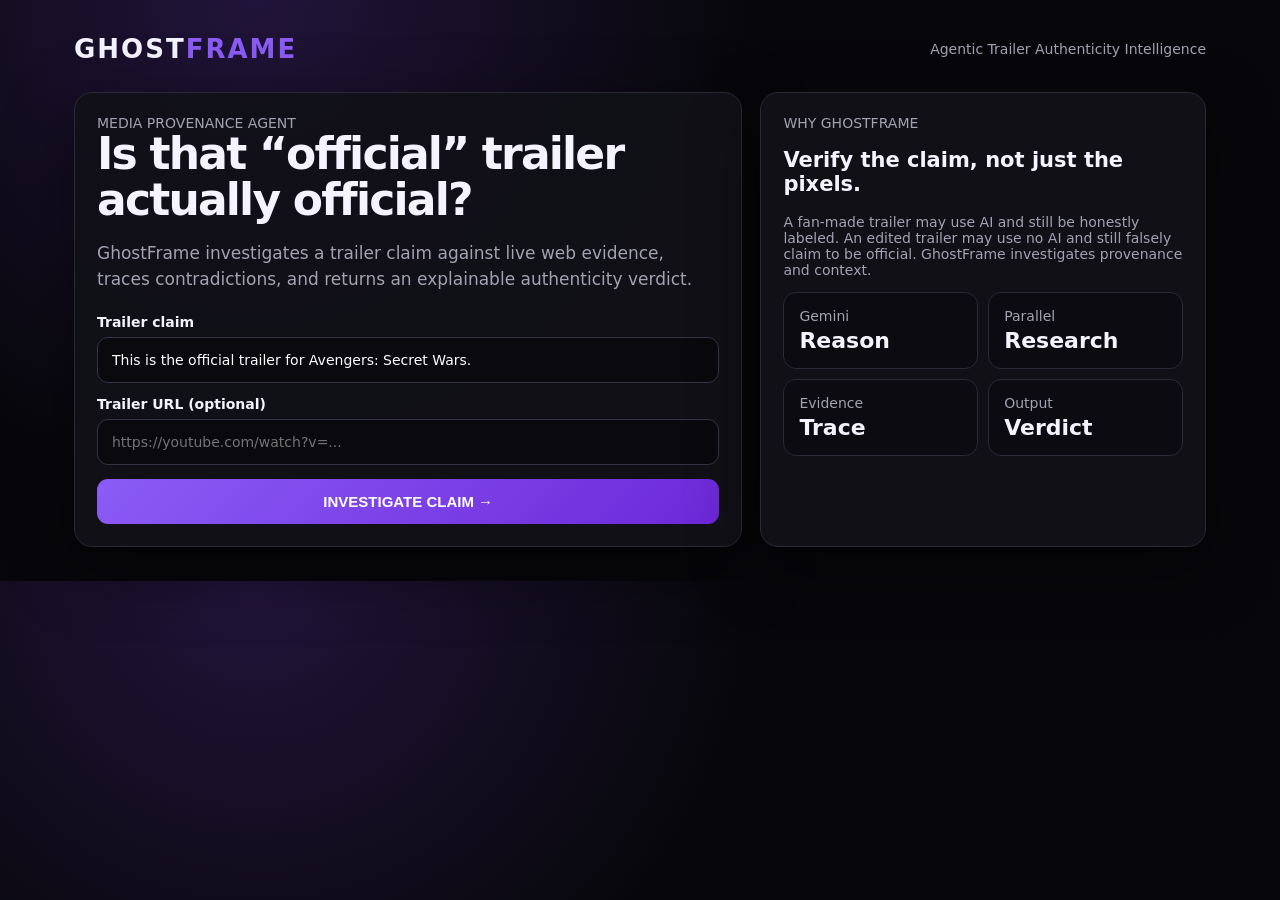
==== static/index.html @ d00ca14b "Build GhostFrame hackathon MVP" ====
<!doctype html>
<html lang="en">
<head>
<meta charset="utf-8"/><meta name="viewport" content="width=device-width,initial-scale=1"/>
<title>GhostFrame — Trailer Authenticity Intelligence</title>
<style>
:root{--bg:#07070b;--panel:#111118;--line:#292937;--text:#f4f3ff;--muted:#a3a2b2;--violet:#8b5cf6;--cyan:#22d3ee;--red:#fb7185;--green:#34d399}
*{box-sizing:border-box}body{margin:0;background:radial-gradient(circle at 20% 0,#21143a 0,#07070b 42%);color:var(--text);font:14px Inter,system-ui,sans-serif}
.wrap{max-width:1180px;margin:auto;padding:34px 24px}.brand{display:flex;align-items:center;justify-content:space-between;margin-bottom:28px}.logo{font-size:26px;font-weight:900;letter-spacing:2px}.logo b{color:var(--violet)}.tag{color:var(--muted)}
.hero{display:grid;grid-template-columns:1.2fr .8fr;gap:18px}.panel{background:#111118e8;border:1px solid var(--line);border-radius:18px;padding:22px;box-shadow:0 20px 70px #0007}
h1{font-size:44px;line-height:1.04;margin:0 0 12px;letter-spacing:-1.8px}.lead{color:var(--muted);font-size:17px;line-height:1.55;margin-bottom:22px}
label{font-weight:800;display:block;margin:13px 0 7px}.input{width:100%;border:1px solid #343446;background:#09090e;color:#fff;border-radius:11px;padding:14px;font:inherit;outline:none}.input:focus{border-color:var(--violet)}
button{margin-top:14px;width:100%;border:0;border-radius:11px;padding:14px;background:linear-gradient(135deg,var(--violet),#6d28d9);color:#fff;font-weight:900;font-size:15px;cursor:pointer}.mini{display:grid;grid-template-columns:repeat(2,1fr);gap:10px}.stat{background:#0b0b11;border:1px solid var(--line);border-radius:13px;padding:15px}.stat strong{font-size:22px;display:block;margin-top:4px}.muted{color:var(--muted)}
.result{display:none;margin-top:18px}.result.show{display:block}.verdict{font-size:34px;font-weight:950;margin:6px 0}.supported{color:var(--green)}.unverified{color:var(--cyan)}.unofficial{color:var(--red)}
.grid{display:grid;grid-template-columns:.8fr 1.2fr;gap:18px;margin-top:18px}.trace div{padding:9px 0;border-bottom:1px solid #252532}.source{padding:13px 0;border-bottom:1px solid #252532}.source a{color:#c4b5fd;text-decoration:none;font-weight:800}.pill{display:inline-block;padding:4px 8px;border-radius:999px;background:#252037;color:#c4b5fd;font-size:11px;margin-left:6px}.loader{display:none;color:#c4b5fd;margin-top:12px}.loader.show{display:block}
@media(max-width:800px){.hero,.grid{grid-template-columns:1fr}h1{font-size:34px}}
</style>
</head>
<body><div class="wrap">
<div class="brand"><div class="logo">GHOST<b>FRAME</b></div><div class="tag">Agentic Trailer Authenticity Intelligence</div></div>
<div class="hero">
 <section class="panel">
   <div class="muted">MEDIA PROVENANCE AGENT</div>
   <h1>Is that “official” trailer actually official?</h1>
   <p class="lead">GhostFrame investigates a trailer claim against live web evidence, traces contradictions, and returns an explainable authenticity verdict.</p>
   <label>Trailer claim</label>
   <input id="claim" class="input" value="This is the official trailer for Avengers: Secret Wars."/>
   <label>Trailer URL (optional)</label>
   <input id="url" class="input" placeholder="https://youtube.com/watch?v=..."/>
   <button onclick="verifyClaim()">INVESTIGATE CLAIM →</button>
   <div id="loader" class="loader">Gemini is planning the investigation → Parallel is retrieving live evidence → GhostFrame is scoring provenance…</div>
 </section>
 <aside class="panel">
   <div class="muted">WHY GHOSTFRAME</div>
   <h2>Verify the claim, not just the pixels.</h2>
   <p class="muted">A fan-made trailer may use AI and still be honestly labeled. An edited trailer may use no AI and still falsely claim to be official. GhostFrame investigates provenance and context.</p>
   <div class="mini">
    <div class="stat"><span class="muted">Gemini</span><strong>Reason</strong></div>
    <div class="stat"><span class="muted">Parallel</span><strong>Research</strong></div>
    <div class="stat"><span class="muted">Evidence</span><strong>Trace</strong></div>
    <div class="stat"><span class="muted">Output</span><strong>Verdict</strong></div>
   </div>
 </aside>
</div>

<section id="result" class="result">
 <div class="panel">
  <div class="muted">GHOSTFRAME VERDICT</div>
  <div id="verdict" class="verdict">—</div>
  <div id="confidence" class="muted"></div>
  <p id="summary"></p>
 </div>
 <div class="grid">
  <div class="panel"><h3>Investigation Trace</h3><div id="trace" class="trace"></div></div>
  <div class="panel"><h3>Live Evidence</h3><div id="evidence"></div></div>
 </div>
</section>
</div>
<script>
async function verifyClaim(){
 const claim=document.getElementById('claim').value.trim();
 if(!claim)return;
 document.getElementById('loader').classList.add('show');
 document.getElementById('result').classList.remove('show');
 try{
  const r=await fetch('/api/verify',{method:'POST',headers:{'Content-Type':'application/json'},body:JSON.stringify({claim,media_url:document.getElementById('url').value.trim()||null})});
  const data=await r.json(); if(!r.ok)throw new Error(data.detail||'Verification failed');
  const v=data.score.verdict;
  const el=document.getElementById('verdict'); el.textContent=v;
  el.className='verdict '+(v==='SUPPORTED'?'supported':v==='LIKELY UNOFFICIAL'?'unofficial':'unverified');
  document.getElementById('confidence').textContent='Confidence '+Math.round(data.score.confidence*100)+'% • support '+data.score.support_score+' • contradiction '+data.score.contradiction_score;
  document.getElementById('summary').textContent=data.analysis.summary||'Evidence analysis completed.';
  document.getElementById('trace').innerHTML=(data.plan.verification_questions||[]).map((q,i)=>'<div><b>0'+(i+1)+'</b> &nbsp;'+escapeHtml(q)+'</div>').join('');
  document.getElementById('evidence').innerHTML=(data.evidence||[]).map(e=>'<div class="source"><a target="_blank" rel="noopener" href="'+encodeURI(e.url)+'">'+escapeHtml(e.title)+'</a><span class="pill">'+escapeHtml(e.source_tier||'web')+'</span><div class="muted">'+escapeHtml((e.excerpt||'').slice(0,280))+'</div></div>').join('')||'<div class="muted">No evidence returned.</div>';
  document.getElementById('result').classList.add('show');
 }catch(e){alert(e.message)}
 finally{document.getElementById('loader').classList.remove('show')}
}
function escapeHtml(s){return String(s||'').replace(/[&<>"']/g,m=>({'&':'&amp;','<':'&lt;','>':'&gt;','"':'&quot;',"'":'&#039;'}[m]))}
</script></body></html>
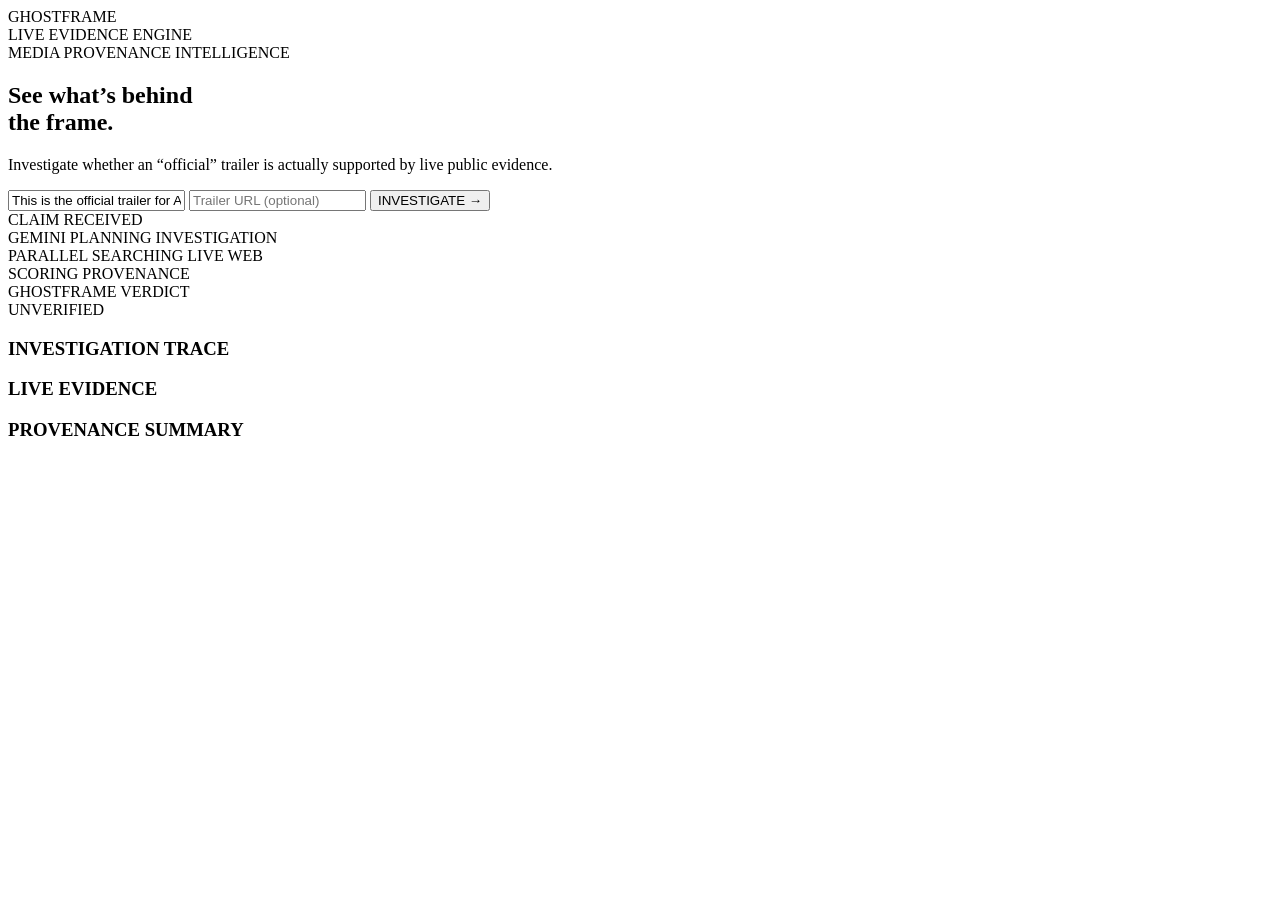
==== commit 3f2bf4c9: "Update GhostFrame to free-tier build" ====
--- a/static/index.html
+++ b/static/index.html
@@ -1,80 +1,69 @@
 <!doctype html>
 <html lang="en">
 <head>
-<meta charset="utf-8"/><meta name="viewport" content="width=device-width,initial-scale=1"/>
-<title>GhostFrame — Trailer Authenticity Intelligence</title>
-<style>
-:root{--bg:#07070b;--panel:#111118;--line:#292937;--text:#f4f3ff;--muted:#a3a2b2;--violet:#8b5cf6;--cyan:#22d3ee;--red:#fb7185;--green:#34d399}
-*{box-sizing:border-box}body{margin:0;background:radial-gradient(circle at 20% 0,#21143a 0,#07070b 42%);color:var(--text);font:14px Inter,system-ui,sans-serif}
-.wrap{max-width:1180px;margin:auto;padding:34px 24px}.brand{display:flex;align-items:center;justify-content:space-between;margin-bottom:28px}.logo{font-size:26px;font-weight:900;letter-spacing:2px}.logo b{color:var(--violet)}.tag{color:var(--muted)}
-.hero{display:grid;grid-template-columns:1.2fr .8fr;gap:18px}.panel{background:#111118e8;border:1px solid var(--line);border-radius:18px;padding:22px;box-shadow:0 20px 70px #0007}
-h1{font-size:44px;line-height:1.04;margin:0 0 12px;letter-spacing:-1.8px}.lead{color:var(--muted);font-size:17px;line-height:1.55;margin-bottom:22px}
-label{font-weight:800;display:block;margin:13px 0 7px}.input{width:100%;border:1px solid #343446;background:#09090e;color:#fff;border-radius:11px;padding:14px;font:inherit;outline:none}.input:focus{border-color:var(--violet)}
-button{margin-top:14px;width:100%;border:0;border-radius:11px;padding:14px;background:linear-gradient(135deg,var(--violet),#6d28d9);color:#fff;font-weight:900;font-size:15px;cursor:pointer}.mini{display:grid;grid-template-columns:repeat(2,1fr);gap:10px}.stat{background:#0b0b11;border:1px solid var(--line);border-radius:13px;padding:15px}.stat strong{font-size:22px;display:block;margin-top:4px}.muted{color:var(--muted)}
-.result{display:none;margin-top:18px}.result.show{display:block}.verdict{font-size:34px;font-weight:950;margin:6px 0}.supported{color:var(--green)}.unverified{color:var(--cyan)}.unofficial{color:var(--red)}
-.grid{display:grid;grid-template-columns:.8fr 1.2fr;gap:18px;margin-top:18px}.trace div{padding:9px 0;border-bottom:1px solid #252532}.source{padding:13px 0;border-bottom:1px solid #252532}.source a{color:#c4b5fd;text-decoration:none;font-weight:800}.pill{display:inline-block;padding:4px 8px;border-radius:999px;background:#252037;color:#c4b5fd;font-size:11px;margin-left:6px}.loader{display:none;color:#c4b5fd;margin-top:12px}.loader.show{display:block}
-@media(max-width:800px){.hero,.grid{grid-template-columns:1fr}h1{font-size:34px}}
-</style>
+<meta charset="utf-8">
+<meta name="viewport" content="width=device-width,initial-scale=1">
+<title>GhostFrame AI</title>
+<link rel="stylesheet" href="/static/style.css">
 </head>
-<body><div class="wrap">
-<div class="brand"><div class="logo">GHOST<b>FRAME</b></div><div class="tag">Agentic Trailer Authenticity Intelligence</div></div>
-<div class="hero">
- <section class="panel">
-   <div class="muted">MEDIA PROVENANCE AGENT</div>
-   <h1>Is that “official” trailer actually official?</h1>
-   <p class="lead">GhostFrame investigates a trailer claim against live web evidence, traces contradictions, and returns an explainable authenticity verdict.</p>
-   <label>Trailer claim</label>
-   <input id="claim" class="input" value="This is the official trailer for Avengers: Secret Wars."/>
-   <label>Trailer URL (optional)</label>
-   <input id="url" class="input" placeholder="https://youtube.com/watch?v=..."/>
-   <button onclick="verifyClaim()">INVESTIGATE CLAIM →</button>
-   <div id="loader" class="loader">Gemini is planning the investigation → Parallel is retrieving live evidence → GhostFrame is scoring provenance…</div>
- </section>
- <aside class="panel">
-   <div class="muted">WHY GHOSTFRAME</div>
-   <h2>Verify the claim, not just the pixels.</h2>
-   <p class="muted">A fan-made trailer may use AI and still be honestly labeled. An edited trailer may use no AI and still falsely claim to be official. GhostFrame investigates provenance and context.</p>
-   <div class="mini">
-    <div class="stat"><span class="muted">Gemini</span><strong>Reason</strong></div>
-    <div class="stat"><span class="muted">Parallel</span><strong>Research</strong></div>
-    <div class="stat"><span class="muted">Evidence</span><strong>Trace</strong></div>
-    <div class="stat"><span class="muted">Output</span><strong>Verdict</strong></div>
-   </div>
- </aside>
-</div>
+<body>
+<div class="noise"></div>
 
-<section id="result" class="result">
- <div class="panel">
-  <div class="muted">GHOSTFRAME VERDICT</div>
-  <div id="verdict" class="verdict">—</div>
-  <div id="confidence" class="muted"></div>
-  <p id="summary"></p>
- </div>
- <div class="grid">
-  <div class="panel"><h3>Investigation Trace</h3><div id="trace" class="trace"></div></div>
-  <div class="panel"><h3>Live Evidence</h3><div id="evidence"></div></div>
- </div>
-</section>
-</div>
-<script>
-async function verifyClaim(){
- const claim=document.getElementById('claim').value.trim();
- if(!claim)return;
- document.getElementById('loader').classList.add('show');
- document.getElementById('result').classList.remove('show');
- try{
-  const r=await fetch('/api/verify',{method:'POST',headers:{'Content-Type':'application/json'},body:JSON.stringify({claim,media_url:document.getElementById('url').value.trim()||null})});
-  const data=await r.json(); if(!r.ok)throw new Error(data.detail||'Verification failed');
-  const v=data.score.verdict;
-  const el=document.getElementById('verdict'); el.textContent=v;
-  el.className='verdict '+(v==='SUPPORTED'?'supported':v==='LIKELY UNOFFICIAL'?'unofficial':'unverified');
-  document.getElementById('confidence').textContent='Confidence '+Math.round(data.score.confidence*100)+'% • support '+data.score.support_score+' • contradiction '+data.score.contradiction_score;
-  document.getElementById('summary').textContent=data.analysis.summary||'Evidence analysis completed.';
-  document.getElementById('trace').innerHTML=(data.plan.verification_questions||[]).map((q,i)=>'<div><b>0'+(i+1)+'</b> &nbsp;'+escapeHtml(q)+'</div>').join('');
-  document.getElementById('evidence').innerHTML=(data.evidence||[]).map(e=>'<div class="source"><a target="_blank" rel="noopener" href="'+encodeURI(e.url)+'">'+escapeHtml(e.title)+'</a><span class="pill">'+escapeHtml(e.source_tier||'web')+'</span><div class="muted">'+escapeHtml((e.excerpt||'').slice(0,280))+'</div></div>').join('')||'<div class="muted">No evidence returned.</div>';
-  document.getElementById('result').classList.add('show');
- }catch(e){alert(e.message)}
- finally{document.getElementById('loader').classList.remove('show')}
-}
-function escapeHtml(s){return String(s||'').replace(/[&<>"']/g,m=>({'&':'&amp;','<':'&lt;','>':'&gt;','"':'&quot;',"'":'&#039;'}[m]))}
-</script></body></html>
+<header class="topbar">
+  <div class="logo">GHOST<span>FRAME</span></div>
+  <div class="status"><i></i> LIVE EVIDENCE ENGINE</div>
+</header>
+
+<main class="shell">
+  <section class="hero">
+    <div class="eyebrow">MEDIA PROVENANCE INTELLIGENCE</div>
+    <h1>See what’s behind<br>the frame.</h1>
+    <p>Investigate whether an “official” trailer is actually supported by live public evidence.</p>
+
+    <div class="searchbox">
+      <input id="claim" value="This is the official trailer for Avengers: Secret Wars." placeholder="Enter trailer claim">
+      <input id="url" placeholder="Trailer URL (optional)">
+      <button id="investigate">INVESTIGATE <span>→</span></button>
+    </div>
+  </section>
+
+  <section id="scanner" class="scanner hidden">
+    <div class="scanline"></div>
+    <div class="scantext">
+      <div>CLAIM RECEIVED</div>
+      <div>GEMINI PLANNING INVESTIGATION</div>
+      <div>PARALLEL SEARCHING LIVE WEB</div>
+      <div>SCORING PROVENANCE</div>
+    </div>
+  </section>
+
+  <section id="result" class="result hidden">
+    <div class="verdict-wrap">
+      <div class="small">GHOSTFRAME VERDICT</div>
+      <div id="verdict" class="verdict">UNVERIFIED</div>
+      <div id="confidence" class="confidence"></div>
+      <p id="summary"></p>
+    </div>
+
+    <div class="grid">
+      <section class="panel">
+        <h3>INVESTIGATION TRACE</h3>
+        <div id="trace"></div>
+      </section>
+
+      <section class="panel">
+        <h3>LIVE EVIDENCE</h3>
+        <div id="evidence"></div>
+      </section>
+    </div>
+
+    <section class="panel provenance">
+      <h3>PROVENANCE SUMMARY</h3>
+      <p id="provenance"></p>
+    </section>
+  </section>
+</main>
+
+<script src="/static/app.js"></script>
+</body>
+</html>
